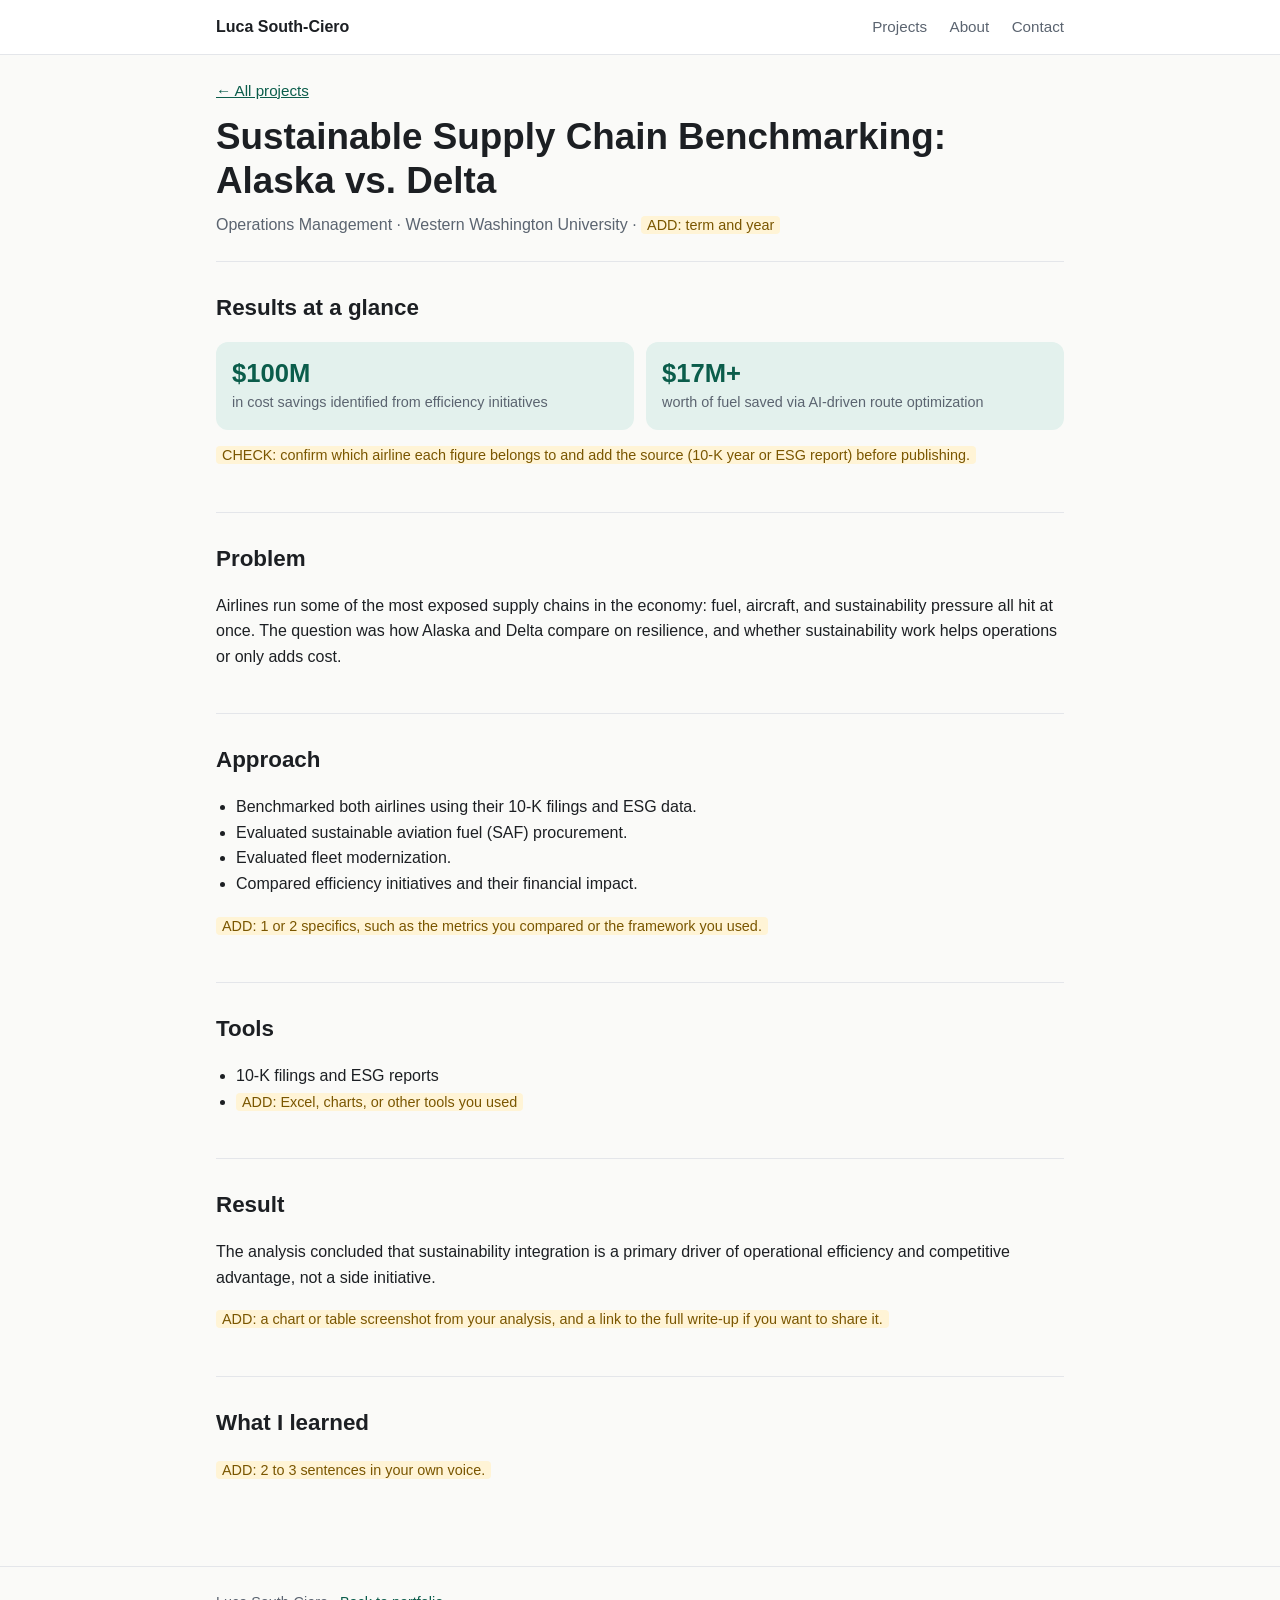
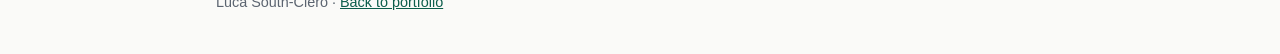
==== projects/alaska-delta-benchmarking.html @ bdcea532 "Rename alaska-delta-benchmarking.html to projects/alaska-delta-benchmarking.html" ====
<!doctype html>
<html lang="en">
<head>
  <meta charset="utf-8">
  <meta name="viewport" content="width=device-width, initial-scale=1">
  <title>Alaska vs. Delta Benchmarking | Luca South-Ciero</title>
  <meta name="description" content="Benchmarking Alaska Airlines and Delta supply chain resilience using 10-K and ESG data.">
  <link rel="stylesheet" href="../styles.css">
</head>
<body>

<header class="site-header">
  <div class="wrap">
    <a class="brand" href="../index.html">Luca South-Ciero</a>
    <nav class="nav">
      <a href="../index.html#projects">Projects</a>
      <a href="../index.html#about">About</a>
      <a href="../index.html#contact">Contact</a>
    </nav>
  </div>
</header>

<main class="wrap case">

  <a class="back" href="../index.html#projects">&larr; All projects</a>

  <h1>Sustainable Supply Chain Benchmarking: Alaska vs. Delta</h1>
  <p class="meta">Operations Management &middot; Western Washington University &middot; <span class="todo">ADD: term and year</span></p>

  <section>
    <h2>Results at a glance</h2>
    <div class="stats">
      <div class="stat"><strong>$100M</strong><span>in cost savings identified from efficiency initiatives</span></div>
      <div class="stat"><strong>$17M+</strong><span>worth of fuel saved via AI-driven route optimization</span></div>
    </div>
    <p style="margin-top:12px"><span class="todo">CHECK: confirm which airline each figure belongs to and add the source (10-K year or ESG report) before publishing.</span></p>
  </section>

  <section>
    <h2>Problem</h2>
    <p>
      Airlines run some of the most exposed supply chains in the economy: fuel, aircraft, and
      sustainability pressure all hit at once. The question was how Alaska and Delta compare on
      resilience, and whether sustainability work helps operations or only adds cost.
    </p>
  </section>

  <section>
    <h2>Approach</h2>
    <ul>
      <li>Benchmarked both airlines using their 10-K filings and ESG data.</li>
      <li>Evaluated sustainable aviation fuel (SAF) procurement.</li>
      <li>Evaluated fleet modernization.</li>
      <li>Compared efficiency initiatives and their financial impact.</li>
    </ul>
    <p><span class="todo">ADD: 1 or 2 specifics, such as the metrics you compared or the framework you used.</span></p>
  </section>

  <section>
    <h2>Tools</h2>
    <ul>
      <li>10-K filings and ESG reports</li>
      <li><span class="todo">ADD: Excel, charts, or other tools you used</span></li>
    </ul>
  </section>

  <section>
    <h2>Result</h2>
    <p>
      The analysis concluded that sustainability integration is a primary driver of operational
      efficiency and competitive advantage, not a side initiative.
    </p>
    <p><span class="todo">ADD: a chart or table screenshot from your analysis, and a link to the full write-up if you want to share it.</span></p>
  </section>

  <section>
    <h2>What I learned</h2>
    <p><span class="todo">ADD: 2 to 3 sentences in your own voice.</span></p>
  </section>

</main>

<footer class="site-footer">
  <div class="wrap">Luca South-Ciero &middot; <a href="../index.html">Back to portfolio</a></div>
</footer>

</body>
</html>
---- styles.css ----
:root {
  --bg: #fafaf8;
  --surface: #ffffff;
  --text: #1c1f23;
  --muted: #5b6470;
  --line: #e4e6ea;
  --accent: #0b5d4b;
  --accent-soft: #e3f1ed;
  --todo-bg: #fff4d6;
  --todo-text: #7a5600;
  --radius: 12px;
}

@media (prefers-color-scheme: dark) {
  :root {
    --bg: #121416;
    --surface: #1a1d20;
    --text: #eceef0;
    --muted: #9aa3ad;
    --line: #2a2e33;
    --accent: #5cc4a8;
    --accent-soft: #17302a;
    --todo-bg: #3a2f10;
    --todo-text: #f0cf80;
  }
}

* { box-sizing: border-box; }

body {
  margin: 0;
  background: var(--bg);
  color: var(--text);
  font-family: -apple-system, BlinkMacSystemFont, "Segoe UI", Roboto, Helvetica, Arial, sans-serif;
  line-height: 1.6;
}

a { color: var(--accent); }
a:hover { text-decoration-thickness: 2px; }

.wrap {
  max-width: 880px;
  margin: 0 auto;
  padding: 0 16px;
}

/* Header */
.site-header {
  border-bottom: 1px solid var(--line);
  background: var(--surface);
}
.site-header .wrap {
  display: flex;
  align-items: center;
  justify-content: space-between;
  flex-wrap: wrap;
  gap: 8px 24px;
  padding-top: 14px;
  padding-bottom: 14px;
}
.brand { font-weight: 700; text-decoration: none; color: var(--text); }
.nav a {
  margin-left: 18px;
  text-decoration: none;
  color: var(--muted);
  font-size: 0.95rem;
}
.nav a:hover { color: var(--accent); }

/* Hero */
.hero { padding: 56px 0 32px; }
.hero h1 {
  font-size: clamp(2rem, 6vw, 2.8rem);
  line-height: 1.15;
  margin: 0 0 12px;
}
.hero .tagline { font-size: 1.15rem; color: var(--muted); margin: 0 0 20px; max-width: 640px; }
.cta-row { display: flex; flex-wrap: wrap; gap: 10px; }
.btn {
  display: inline-block;
  padding: 10px 18px;
  border-radius: 999px;
  border: 1px solid var(--accent);
  text-decoration: none;
  font-weight: 600;
  font-size: 0.95rem;
}
.btn.primary { background: var(--accent); color: var(--bg); }
.btn.ghost { color: var(--accent); background: transparent; }

/* Sections */
section { padding: 28px 0; }
h2 { font-size: 1.4rem; margin: 0 0 16px; }
h3 { font-size: 1.05rem; margin: 0 0 6px; }
.lede { color: var(--muted); margin-top: 0; }

/* Cards */
.grid {
  display: grid;
  grid-template-columns: repeat(auto-fit, minmax(260px, 1fr));
  gap: 16px;
}
.card {
  display: flex;
  flex-direction: column;
  background: var(--surface);
  border: 1px solid var(--line);
  border-radius: var(--radius);
  padding: 20px;
  text-decoration: none;
  color: var(--text);
}
.card:hover { border-color: var(--accent); }
.card .tag {
  align-self: flex-start;
  font-size: 0.75rem;
  font-weight: 600;
  letter-spacing: 0.04em;
  text-transform: uppercase;
  color: var(--accent);
  background: var(--accent-soft);
  padding: 3px 10px;
  border-radius: 999px;
  margin-bottom: 10px;
}
.card p { margin: 0 0 12px; color: var(--muted); font-size: 0.95rem; }
.card .metric { margin-top: auto; font-weight: 600; font-size: 0.95rem; }
.card.soon { opacity: 0.75; border-style: dashed; }

/* Skills / about */
.chips { display: flex; flex-wrap: wrap; gap: 8px; padding: 0; list-style: none; margin: 0; }
.chips li {
  background: var(--surface);
  border: 1px solid var(--line);
  border-radius: 999px;
  padding: 4px 12px;
  font-size: 0.9rem;
}

/* Case study pages */
.back { display: inline-block; margin: 24px 0 0; font-size: 0.95rem; }
.case h1 { font-size: clamp(1.7rem, 5vw, 2.3rem); line-height: 1.2; margin: 12px 0 8px; }
.meta { color: var(--muted); margin: 0 0 24px; }
.case section { border-top: 1px solid var(--line); }
.stats {
  display: grid;
  grid-template-columns: repeat(auto-fit, minmax(180px, 1fr));
  gap: 12px;
  margin: 8px 0 0;
}
.stat {
  background: var(--accent-soft);
  border-radius: var(--radius);
  padding: 16px;
}
.stat strong { display: block; font-size: 1.6rem; color: var(--accent); line-height: 1.2; }
.stat span { font-size: 0.9rem; color: var(--muted); }
.case ul { padding-left: 20px; }

/* Placeholders to fill in, delete before publishing */
.todo {
  background: var(--todo-bg);
  color: var(--todo-text);
  padding: 1px 6px;
  border-radius: 4px;
  font-size: 0.9em;
}

/* Footer */
.site-footer {
  border-top: 1px solid var(--line);
  margin-top: 40px;
  padding: 24px 0 40px;
  color: var(--muted);
  font-size: 0.9rem;
}
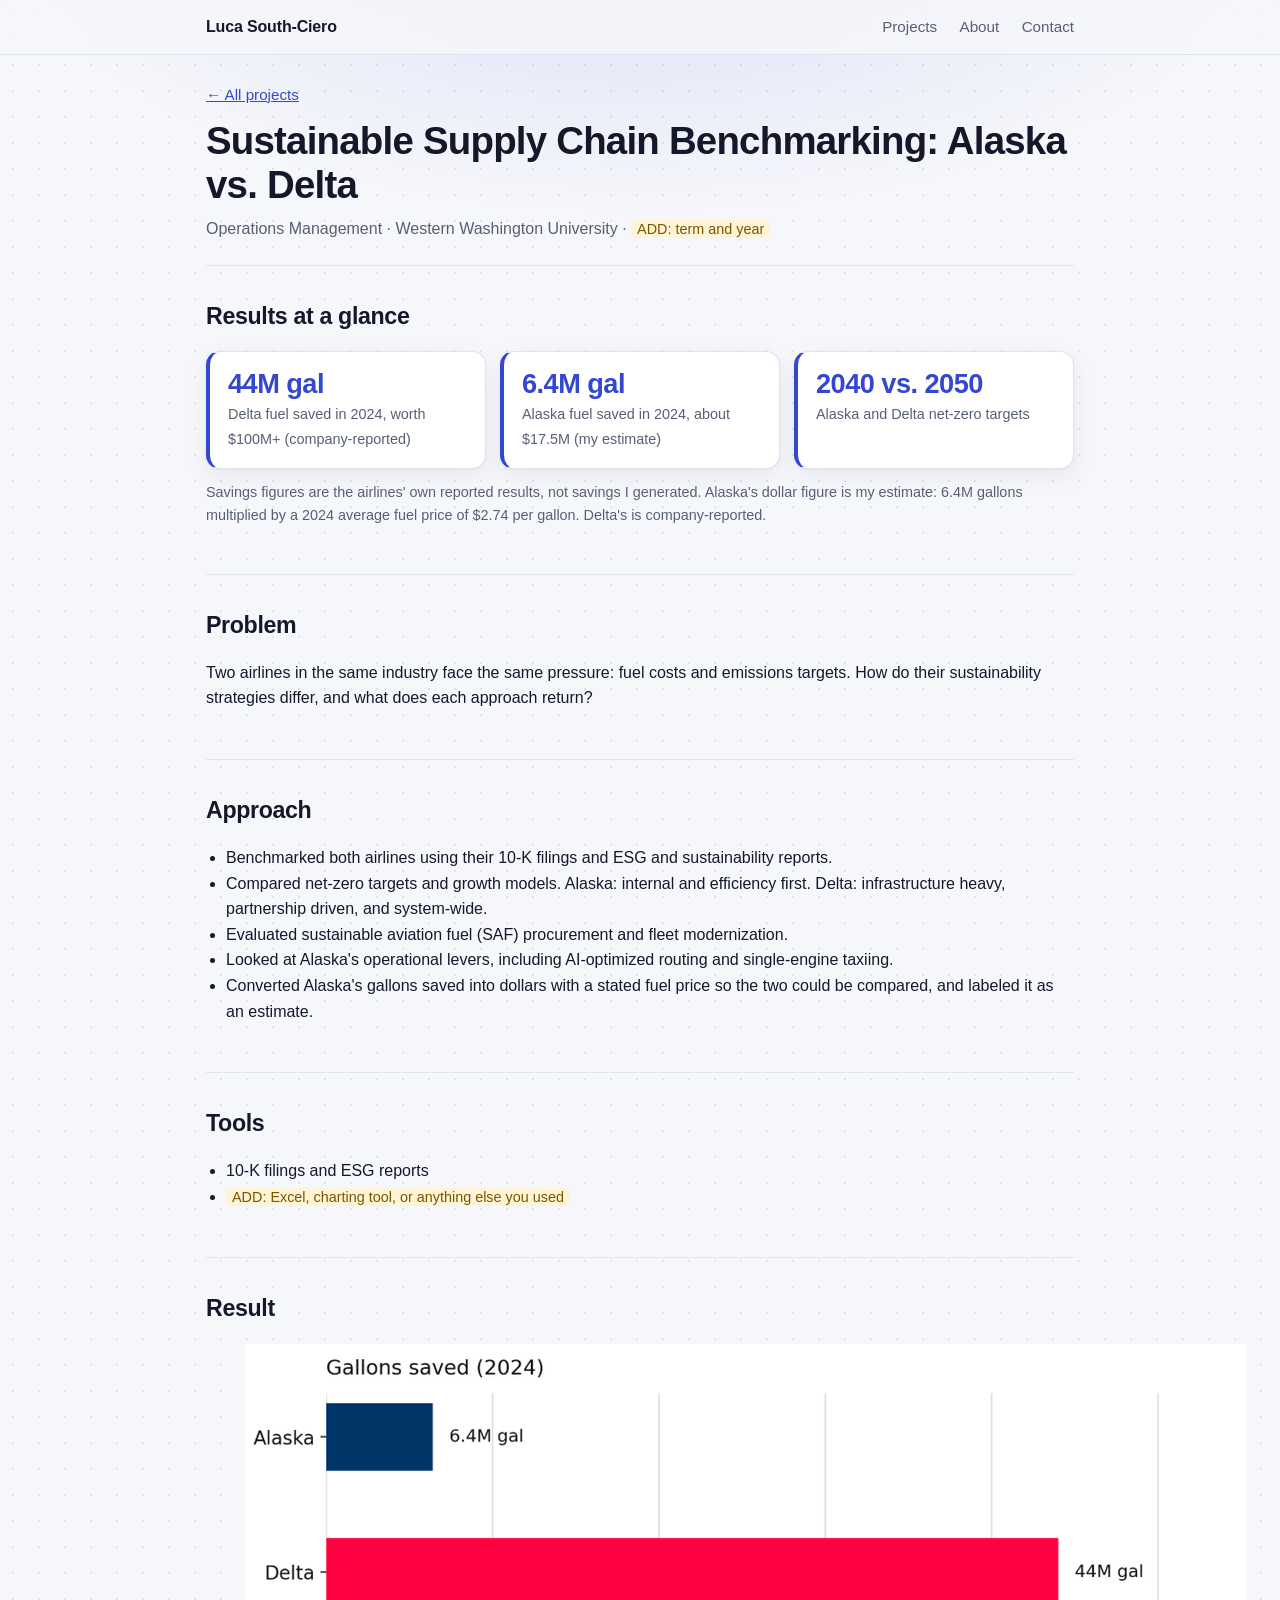
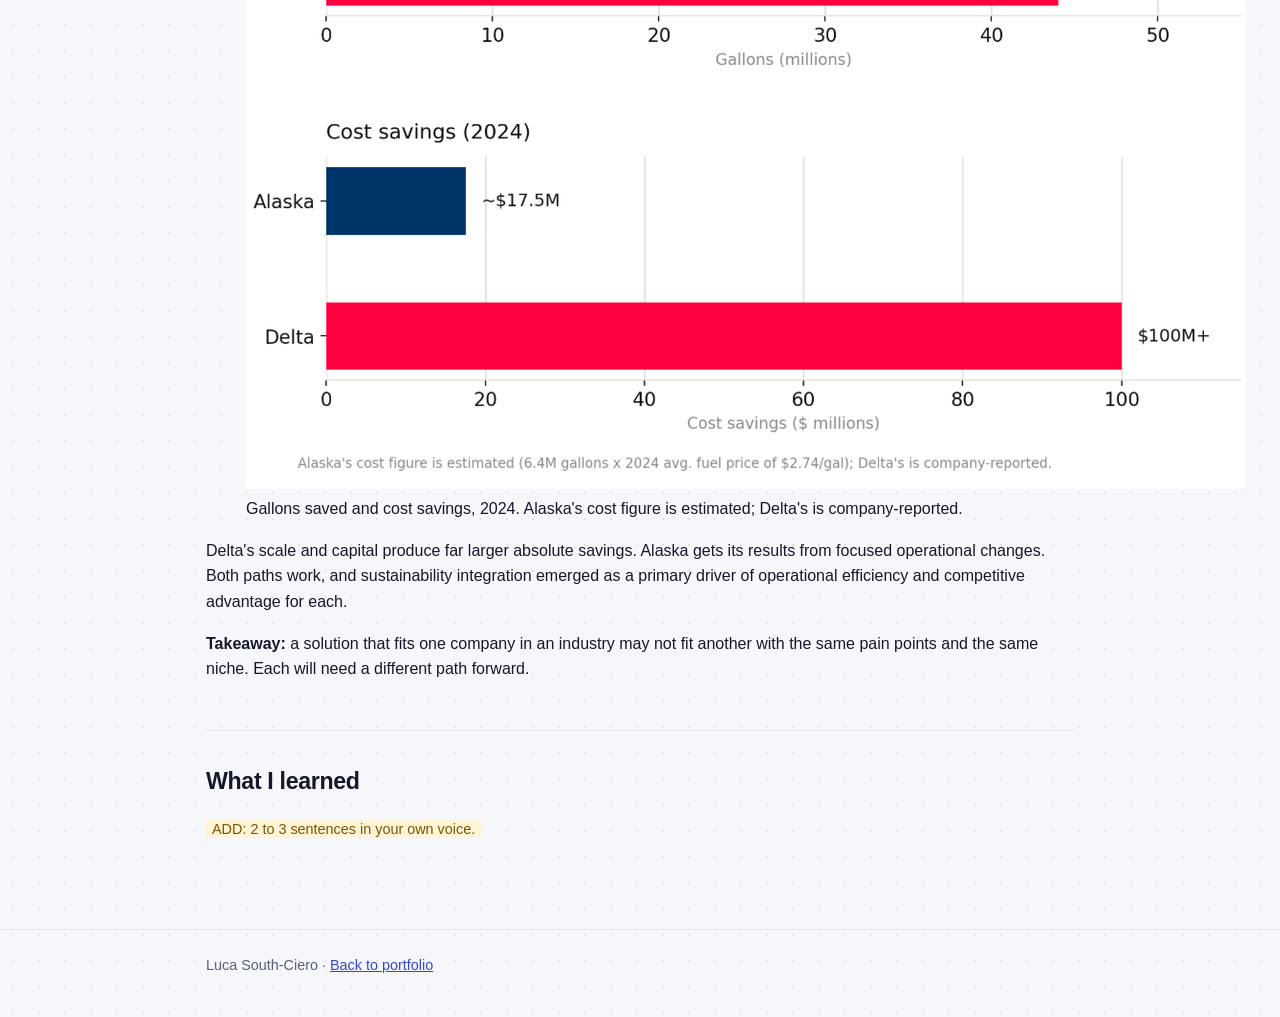
==== commit 1bbb42b1: "Add files via upload" ====
--- a/projects/alaska-delta-benchmarking.html
+++ b/projects/alaska-delta-benchmarking.html
@@ -4,7 +4,7 @@
   <meta charset="utf-8">
   <meta name="viewport" content="width=device-width, initial-scale=1">
   <title>Alaska vs. Delta Benchmarking | Luca South-Ciero</title>
-  <meta name="description" content="Benchmarking Alaska Airlines and Delta supply chain resilience using 10-K and ESG data.">
+  <meta name="description" content="Benchmarking Alaska Airlines and Delta sustainability strategy using 10-K and ESG data.">
   <link rel="stylesheet" href="../styles.css">
 </head>
 <body>
@@ -30,47 +30,56 @@
   <section>
     <h2>Results at a glance</h2>
     <div class="stats">
-      <div class="stat"><strong>$100M</strong><span>in cost savings identified from efficiency initiatives</span></div>
-      <div class="stat"><strong>$17M+</strong><span>worth of fuel saved via AI-driven route optimization</span></div>
+      <div class="stat"><strong>44M gal</strong><span>Delta fuel saved in 2024, worth $100M+ (company-reported)</span></div>
+      <div class="stat"><strong>6.4M gal</strong><span>Alaska fuel saved in 2024, about $17.5M (my estimate)</span></div>
+      <div class="stat"><strong>2040 vs. 2050</strong><span>Alaska and Delta net-zero targets</span></div>
     </div>
-    <p style="margin-top:12px"><span class="todo">CHECK: confirm which airline each figure belongs to and add the source (10-K year or ESG report) before publishing.</span></p>
+    <p style="margin-top:12px;color:var(--muted);font-size:0.9rem">
+      Savings figures are the airlines' own reported results, not savings I generated. Alaska's dollar figure is
+      my estimate: 6.4M gallons multiplied by a 2024 average fuel price of $2.74 per gallon. Delta's is company-reported.
+    </p>
   </section>
 
   <section>
     <h2>Problem</h2>
     <p>
-      Airlines run some of the most exposed supply chains in the economy: fuel, aircraft, and
-      sustainability pressure all hit at once. The question was how Alaska and Delta compare on
-      resilience, and whether sustainability work helps operations or only adds cost.
+      Two airlines in the same industry face the same pressure: fuel costs and emissions targets.
+      How do their sustainability strategies differ, and what does each approach return?
     </p>
   </section>
 
   <section>
     <h2>Approach</h2>
     <ul>
-      <li>Benchmarked both airlines using their 10-K filings and ESG data.</li>
-      <li>Evaluated sustainable aviation fuel (SAF) procurement.</li>
-      <li>Evaluated fleet modernization.</li>
-      <li>Compared efficiency initiatives and their financial impact.</li>
+      <li>Benchmarked both airlines using their 10-K filings and ESG and sustainability reports.</li>
+      <li>Compared net-zero targets and growth models. Alaska: internal and efficiency first. Delta: infrastructure heavy, partnership driven, and system-wide.</li>
+      <li>Evaluated sustainable aviation fuel (SAF) procurement and fleet modernization.</li>
+      <li>Looked at Alaska's operational levers, including AI-optimized routing and single-engine taxiing.</li>
+      <li>Converted Alaska's gallons saved into dollars with a stated fuel price so the two could be compared, and labeled it as an estimate.</li>
     </ul>
-    <p><span class="todo">ADD: 1 or 2 specifics, such as the metrics you compared or the framework you used.</span></p>
   </section>
 
   <section>
     <h2>Tools</h2>
     <ul>
       <li>10-K filings and ESG reports</li>
-      <li><span class="todo">ADD: Excel, charts, or other tools you used</span></li>
+      <li><span class="todo">ADD: Excel, charting tool, or anything else you used</span></li>
     </ul>
   </section>
 
   <section>
     <h2>Result</h2>
+    <figure>
+      <img src="aviation-comparison-chart.png" alt="Two bar charts comparing Alaska and Delta in 2024. Gallons saved: Alaska 6.4 million, Delta 44 million. Cost savings: Alaska about 17.5 million dollars, Delta over 100 million dollars.">
+      <figcaption>Gallons saved and cost savings, 2024. Alaska's cost figure is estimated; Delta's is company-reported.</figcaption>
+    </figure>
     <p>
-      The analysis concluded that sustainability integration is a primary driver of operational
-      efficiency and competitive advantage, not a side initiative.
+      Delta's scale and capital produce far larger absolute savings. Alaska gets its results from focused
+      operational changes. Both paths work, and sustainability integration emerged as a primary driver of
+      operational efficiency and competitive advantage for each.
     </p>
-    <p><span class="todo">ADD: a chart or table screenshot from your analysis, and a link to the full write-up if you want to share it.</span></p>
+    <p><strong>Takeaway:</strong> a solution that fits one company in an industry may not fit another with the same
+      pain points and the same niche. Each will need a different path forward.</p>
   </section>
 
   <section>
--- a/styles.css
+++ b/styles.css
@@ -1,53 +1,81 @@
+/* ==========================================================
+   PALETTE: change the two accent lines below to re-theme the
+   whole site. Everything else is derived from them.
+
+   Option A (default) Indigo:   #3347d1 light  /  #93a4ff dark
+   Option B  Ocean teal-blue:   #0a6c8f light  /  #62c6e8 dark
+   Option C  Burnt orange:      #c2410c light  /  #ff9a62 dark
+   Option D  Plum:              #7a2e8f light  /  #d49cf0 dark
+   ========================================================== */
 :root {
-  --bg: #fafaf8;
+  --accent: #3347d1;
+  --warm: #b45309;
+
+  --bg: #f6f7fb;
   --surface: #ffffff;
-  --text: #1c1f23;
-  --muted: #5b6470;
-  --line: #e4e6ea;
-  --accent: #0b5d4b;
-  --accent-soft: #e3f1ed;
+  --text: #14182b;
+  --muted: #566074;
+  --line: #e1e4ee;
   --todo-bg: #fff4d6;
   --todo-text: #7a5600;
-  --radius: 12px;
+
+  --accent-soft: color-mix(in srgb, var(--accent) 11%, var(--surface));
+  --radius: 14px;
+  --shadow: 0 1px 2px rgba(20, 24, 43, 0.05), 0 8px 24px rgba(20, 24, 43, 0.06);
 }
 
 @media (prefers-color-scheme: dark) {
   :root {
-    --bg: #121416;
-    --surface: #1a1d20;
-    --text: #eceef0;
-    --muted: #9aa3ad;
-    --line: #2a2e33;
-    --accent: #5cc4a8;
-    --accent-soft: #17302a;
+    --accent: #93a4ff;
+    --warm: #f5a65b;
+
+    --bg: #0d1020;
+    --surface: #151a30;
+    --text: #eceffa;
+    --muted: #9ba5c0;
+    --line: #262d4a;
     --todo-bg: #3a2f10;
     --todo-text: #f0cf80;
+    --shadow: 0 1px 2px rgba(0, 0, 0, 0.3), 0 8px 24px rgba(0, 0, 0, 0.35);
   }
 }
 
 * { box-sizing: border-box; }
+
+html { scroll-behavior: smooth; }
 
 body {
   margin: 0;
-  background: var(--bg);
   color: var(--text);
   font-family: -apple-system, BlinkMacSystemFont, "Segoe UI", Roboto, Helvetica, Arial, sans-serif;
   line-height: 1.6;
+  background-color: var(--bg);
+  /* soft glow at the top plus a faint dot grid */
+  background-image:
+    radial-gradient(900px 420px at 50% -80px, color-mix(in srgb, var(--accent) 14%, transparent), transparent 70%),
+    radial-gradient(color-mix(in srgb, var(--text) 9%, transparent) 1px, transparent 1px);
+  background-size: auto, 26px 26px;
+  background-repeat: no-repeat, repeat;
 }
 
 a { color: var(--accent); }
 a:hover { text-decoration-thickness: 2px; }
 
 .wrap {
-  max-width: 880px;
+  max-width: 900px;
   margin: 0 auto;
   padding: 0 16px;
 }
 
 /* Header */
 .site-header {
+  position: sticky;
+  top: 0;
+  z-index: 10;
   border-bottom: 1px solid var(--line);
-  background: var(--surface);
+  background: color-mix(in srgb, var(--bg) 82%, transparent);
+  -webkit-backdrop-filter: blur(10px);
+  backdrop-filter: blur(10px);
 }
 .site-header .wrap {
   display: flex;
@@ -58,7 +86,7 @@
   padding-top: 14px;
   padding-bottom: 14px;
 }
-.brand { font-weight: 700; text-decoration: none; color: var(--text); }
+.brand { font-weight: 700; text-decoration: none; color: var(--text); letter-spacing: -0.01em; }
 .nav a {
   margin-left: 18px;
   text-decoration: none;
@@ -67,30 +95,61 @@
 }
 .nav a:hover { color: var(--accent); }
 
-/* Hero */
-.hero { padding: 56px 0 32px; }
+/* Hero with animated supply chain network behind it */
+.hero {
+  position: relative;
+  padding: 72px 0 56px;
+  isolation: isolate;
+}
+.hero canvas {
+  position: absolute;
+  inset: 0;
+  width: 100%;
+  height: 100%;
+  z-index: -1;
+  pointer-events: none;
+  opacity: 0.75;
+  -webkit-mask-image: linear-gradient(to bottom, #000 55%, transparent 100%);
+  mask-image: linear-gradient(to bottom, #000 55%, transparent 100%);
+}
+.kicker {
+  display: inline-block;
+  font-size: 0.78rem;
+  font-weight: 600;
+  letter-spacing: 0.08em;
+  text-transform: uppercase;
+  color: var(--accent);
+  background: var(--accent-soft);
+  padding: 5px 12px;
+  border-radius: 999px;
+  margin-bottom: 18px;
+}
 .hero h1 {
-  font-size: clamp(2rem, 6vw, 2.8rem);
-  line-height: 1.15;
-  margin: 0 0 12px;
-}
-.hero .tagline { font-size: 1.15rem; color: var(--muted); margin: 0 0 20px; max-width: 640px; }
+  font-size: clamp(2.1rem, 6.4vw, 3.2rem);
+  line-height: 1.1;
+  letter-spacing: -0.025em;
+  margin: 0 0 16px;
+  max-width: 700px;
+}
+.hero .tagline { font-size: 1.15rem; color: var(--muted); margin: 0 0 26px; max-width: 620px; }
 .cta-row { display: flex; flex-wrap: wrap; gap: 10px; }
 .btn {
   display: inline-block;
-  padding: 10px 18px;
+  padding: 11px 20px;
   border-radius: 999px;
   border: 1px solid var(--accent);
   text-decoration: none;
   font-weight: 600;
   font-size: 0.95rem;
-}
-.btn.primary { background: var(--accent); color: var(--bg); }
-.btn.ghost { color: var(--accent); background: transparent; }
+  transition: transform 0.15s ease, box-shadow 0.15s ease;
+}
+.btn:hover { transform: translateY(-1px); }
+.btn.primary { background: var(--accent); color: var(--bg); box-shadow: var(--shadow); }
+.btn.ghost { color: var(--accent); background: color-mix(in srgb, var(--surface) 70%, transparent); }
 
 /* Sections */
-section { padding: 28px 0; }
-h2 { font-size: 1.4rem; margin: 0 0 16px; }
+section { padding: 32px 0; }
+h2 { font-size: 1.45rem; letter-spacing: -0.015em; margin: 0 0 16px; }
 h3 { font-size: 1.05rem; margin: 0 0 6px; }
 .lede { color: var(--muted); margin-top: 0; }
 
@@ -98,34 +157,48 @@
 .grid {
   display: grid;
   grid-template-columns: repeat(auto-fit, minmax(260px, 1fr));
-  gap: 16px;
+  gap: 18px;
 }
 .card {
+  position: relative;
   display: flex;
   flex-direction: column;
   background: var(--surface);
   border: 1px solid var(--line);
   border-radius: var(--radius);
-  padding: 20px;
+  padding: 22px;
   text-decoration: none;
   color: var(--text);
-}
-.card:hover { border-color: var(--accent); }
+  box-shadow: var(--shadow);
+  overflow: hidden;
+  transition: transform 0.18s ease, border-color 0.18s ease;
+}
+.card::before {
+  content: "";
+  position: absolute;
+  left: 0; right: 0; top: 0;
+  height: 3px;
+  background: linear-gradient(90deg, var(--accent), var(--warm));
+  opacity: 0;
+  transition: opacity 0.18s ease;
+}
+a.card:hover { transform: translateY(-3px); border-color: var(--accent); }
+a.card:hover::before { opacity: 1; }
 .card .tag {
   align-self: flex-start;
-  font-size: 0.75rem;
+  font-size: 0.72rem;
   font-weight: 600;
-  letter-spacing: 0.04em;
+  letter-spacing: 0.06em;
   text-transform: uppercase;
   color: var(--accent);
   background: var(--accent-soft);
   padding: 3px 10px;
   border-radius: 999px;
-  margin-bottom: 10px;
-}
-.card p { margin: 0 0 12px; color: var(--muted); font-size: 0.95rem; }
-.card .metric { margin-top: auto; font-weight: 600; font-size: 0.95rem; }
-.card.soon { opacity: 0.75; border-style: dashed; }
+  margin-bottom: 12px;
+}
+.card p { margin: 0 0 14px; color: var(--muted); font-size: 0.95rem; }
+.card .metric { margin-top: auto; font-weight: 600; font-size: 0.93rem; color: var(--warm); }
+.card.soon { opacity: 0.8; border-style: dashed; box-shadow: none; }
 
 /* Skills / about */
 .chips { display: flex; flex-wrap: wrap; gap: 8px; padding: 0; list-style: none; margin: 0; }
@@ -133,27 +206,30 @@
   background: var(--surface);
   border: 1px solid var(--line);
   border-radius: 999px;
-  padding: 4px 12px;
+  padding: 5px 14px;
   font-size: 0.9rem;
 }
 
 /* Case study pages */
-.back { display: inline-block; margin: 24px 0 0; font-size: 0.95rem; }
-.case h1 { font-size: clamp(1.7rem, 5vw, 2.3rem); line-height: 1.2; margin: 12px 0 8px; }
+.back { display: inline-block; margin: 28px 0 0; font-size: 0.95rem; }
+.case h1 { font-size: clamp(1.8rem, 5vw, 2.4rem); line-height: 1.15; letter-spacing: -0.02em; margin: 12px 0 8px; }
 .meta { color: var(--muted); margin: 0 0 24px; }
 .case section { border-top: 1px solid var(--line); }
 .stats {
   display: grid;
-  grid-template-columns: repeat(auto-fit, minmax(180px, 1fr));
-  gap: 12px;
+  grid-template-columns: repeat(auto-fit, minmax(190px, 1fr));
+  gap: 14px;
   margin: 8px 0 0;
 }
 .stat {
-  background: var(--accent-soft);
+  background: var(--surface);
+  border: 1px solid var(--line);
+  border-left: 4px solid var(--accent);
   border-radius: var(--radius);
-  padding: 16px;
-}
-.stat strong { display: block; font-size: 1.6rem; color: var(--accent); line-height: 1.2; }
+  padding: 16px 18px;
+  box-shadow: var(--shadow);
+}
+.stat strong { display: block; font-size: 1.7rem; color: var(--accent); line-height: 1.2; letter-spacing: -0.02em; }
 .stat span { font-size: 0.9rem; color: var(--muted); }
 .case ul { padding-left: 20px; }
 
@@ -174,3 +250,8 @@
   color: var(--muted);
   font-size: 0.9rem;
 }
+
+@media (prefers-reduced-motion: reduce) {
+  html { scroll-behavior: auto; }
+  .btn, .card, .card::before { transition: none; }
+}
